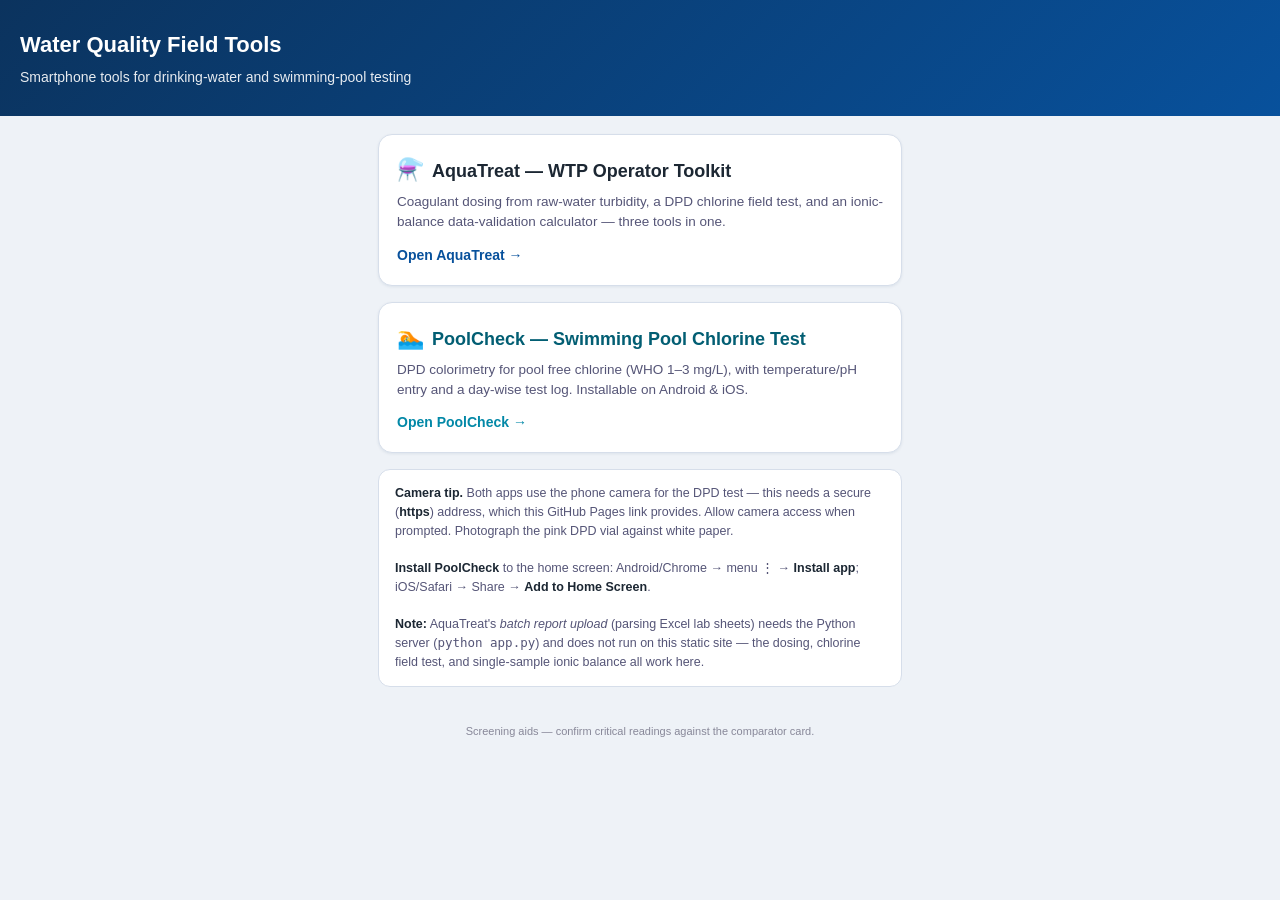
==== index.html @ 725bedee "Add index.html" ====
<!DOCTYPE html>
<html lang="en">
<head>
<meta charset="utf-8">
<meta name="viewport" content="width=device-width, initial-scale=1, viewport-fit=cover">
<title>Water Quality Field Tools</title>
<style>
  *{box-sizing:border-box}
  body{margin:0;font-family:-apple-system,BlinkMacSystemFont,"Segoe UI",Roboto,Helvetica,Arial,sans-serif;
       background:#eef2f7;color:#1c2733;line-height:1.5}
  header{background:linear-gradient(135deg,#0b335e,#08519c);color:#fff;padding:28px 20px;
         padding-top:calc(28px + env(safe-area-inset-top))}
  header h1{margin:0;font-size:22px}
  header p{margin:6px 0 0;font-size:14px;opacity:.9}
  .wrap{max-width:560px;margin:0 auto;padding:18px}
  a.app{display:block;text-decoration:none;color:inherit;background:#fff;border:1px solid #d6deea;
        border-radius:14px;padding:18px;margin-bottom:16px;box-shadow:0 1px 3px rgba(11,51,94,.08)}
  a.app:active{transform:scale(.99)}
  .app h2{margin:0 0 4px;font-size:18px}
  .app .ic{font-size:22px;margin-right:8px}
  .app p{margin:6px 0 0;font-size:13.5px;color:#557}
  .app .go{display:inline-block;margin-top:12px;font-weight:700;color:#08519c;font-size:14px}
  .pool h2{color:#025e73}.pool .go{color:#0288a7}
  .note{font-size:12.5px;color:#557;background:#fff;border:1px solid #d6deea;border-radius:12px;padding:14px 16px}
  .note b{color:#1c2733}
  footer{font-size:11px;color:#889;text-align:center;margin:18px 0;padding-bottom:env(safe-area-inset-bottom)}
</style>
</head>
<body>
<header>
  <h1>Water Quality Field Tools</h1>
  <p>Smartphone tools for drinking-water and swimming-pool testing</p>
</header>
<div class="wrap">

  <a class="app" href="aquatreat/index.html">
    <h2><span class="ic">⚗️</span>AquaTreat — WTP Operator Toolkit</h2>
    <p>Coagulant dosing from raw-water turbidity, a DPD chlorine field test, and an ionic-balance data-validation calculator — three tools in one.</p>
    <span class="go">Open AquaTreat →</span>
  </a>

  <a class="app pool" href="poolcheck/index.html">
    <h2><span class="ic">🏊</span>PoolCheck — Swimming Pool Chlorine Test</h2>
    <p>DPD colorimetry for pool free chlorine (WHO 1–3 mg/L), with temperature/pH entry and a day-wise test log. Installable on Android &amp; iOS.</p>
    <span class="go">Open PoolCheck →</span>
  </a>

  <div class="note">
    <b>Camera tip.</b> Both apps use the phone camera for the DPD test — this needs a secure
    (<b>https</b>) address, which this GitHub Pages link provides. Allow camera access when prompted.
    Photograph the pink DPD vial against white paper.<br><br>
    <b>Install PoolCheck</b> to the home screen: Android/Chrome → menu ⋮ → <b>Install app</b>;
    iOS/Safari → Share → <b>Add to Home Screen</b>.<br><br>
    <b>Note:</b> AquaTreat's <i>batch report upload</i> (parsing Excel lab sheets) needs the
    Python server (<code>python app.py</code>) and does not run on this static site — the dosing,
    chlorine field test, and single-sample ionic balance all work here.
  </div>

</div>
<footer>Screening aids — confirm critical readings against the comparator card.</footer>
</body>
</html>
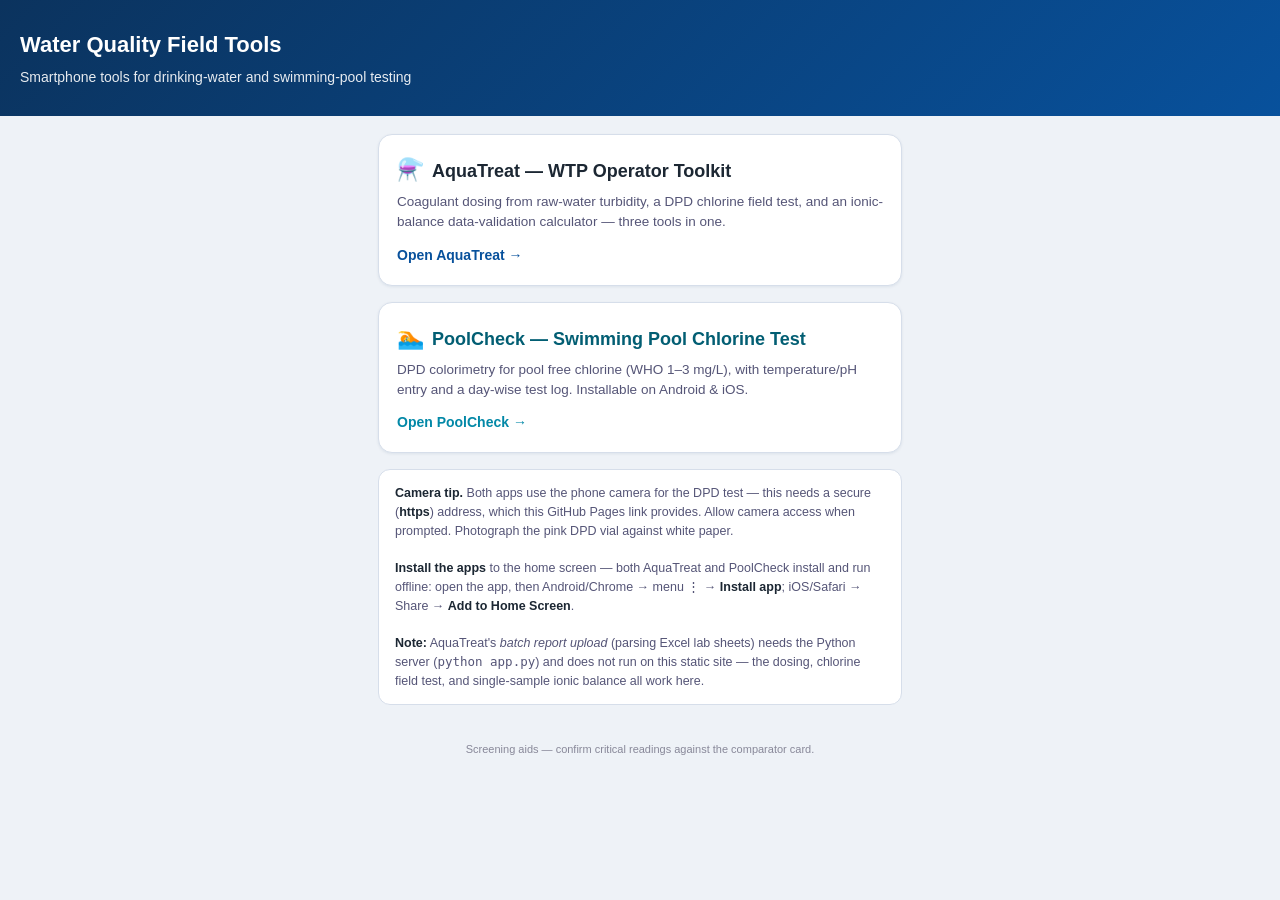
==== commit 01ae0d44: "Improve field tools: HOCl/CYA/hardness/CT, security & PWA fixes Expert-panel-driven improvements to " ====
--- a/index.html
+++ b/index.html
@@ -49,7 +49,8 @@
     <b>Camera tip.</b> Both apps use the phone camera for the DPD test — this needs a secure
     (<b>https</b>) address, which this GitHub Pages link provides. Allow camera access when prompted.
     Photograph the pink DPD vial against white paper.<br><br>
-    <b>Install PoolCheck</b> to the home screen: Android/Chrome → menu ⋮ → <b>Install app</b>;
+    <b>Install the apps</b> to the home screen — both AquaTreat and PoolCheck install and run
+    offline: open the app, then Android/Chrome → menu ⋮ → <b>Install app</b>;
     iOS/Safari → Share → <b>Add to Home Screen</b>.<br><br>
     <b>Note:</b> AquaTreat's <i>batch report upload</i> (parsing Excel lab sheets) needs the
     Python server (<code>python app.py</code>) and does not run on this static site — the dosing,
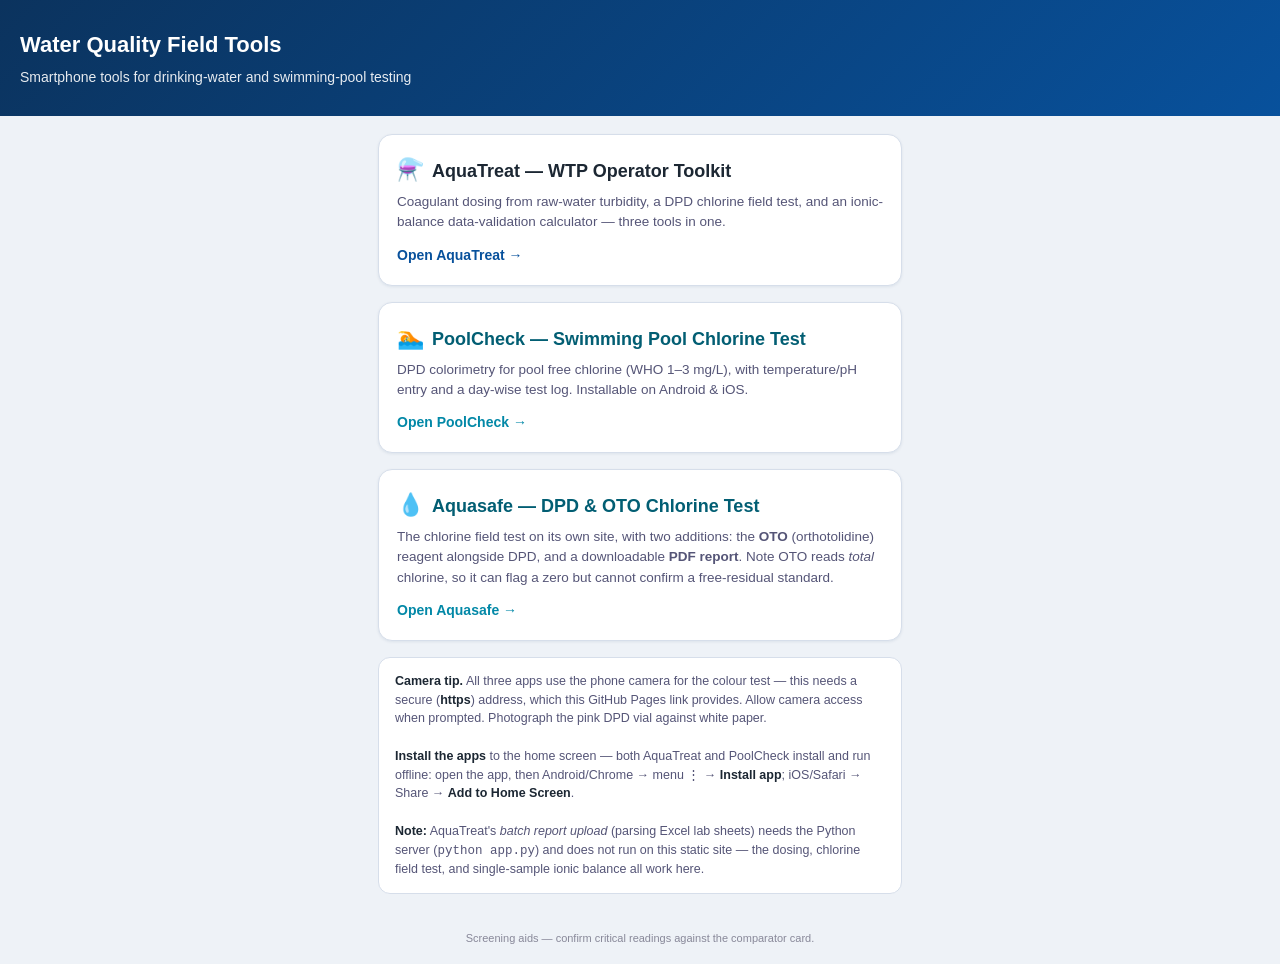
==== commit ec78bc54: "Link Aquasafe from the tools index Aquasafe is the chlorine field test on its own site, adding the O" ====
--- a/index.html
+++ b/index.html
@@ -21,6 +21,7 @@
   .app p{margin:6px 0 0;font-size:13.5px;color:#557}
   .app .go{display:inline-block;margin-top:12px;font-weight:700;color:#08519c;font-size:14px}
   .pool h2{color:#025e73}.pool .go{color:#0288a7}
+  .safe h2{color:#025e73}.safe .go{color:#0288a7}
   .note{font-size:12.5px;color:#557;background:#fff;border:1px solid #d6deea;border-radius:12px;padding:14px 16px}
   .note b{color:#1c2733}
   footer{font-size:11px;color:#889;text-align:center;margin:18px 0;padding-bottom:env(safe-area-inset-bottom)}
@@ -45,8 +46,16 @@
     <span class="go">Open PoolCheck →</span>
   </a>
 
+  <a class="app safe" href="https://minervapanda.github.io/aquasafe/">
+    <h2><span class="ic">💧</span>Aquasafe — DPD &amp; OTO Chlorine Test</h2>
+    <p>The chlorine field test on its own site, with two additions: the <b>OTO</b> (orthotolidine)
+       reagent alongside DPD, and a downloadable <b>PDF report</b>. Note OTO reads <i>total</i>
+       chlorine, so it can flag a zero but cannot confirm a free-residual standard.</p>
+    <span class="go">Open Aquasafe →</span>
+  </a>
+
   <div class="note">
-    <b>Camera tip.</b> Both apps use the phone camera for the DPD test — this needs a secure
+    <b>Camera tip.</b> All three apps use the phone camera for the colour test — this needs a secure
     (<b>https</b>) address, which this GitHub Pages link provides. Allow camera access when prompted.
     Photograph the pink DPD vial against white paper.<br><br>
     <b>Install the apps</b> to the home screen — both AquaTreat and PoolCheck install and run
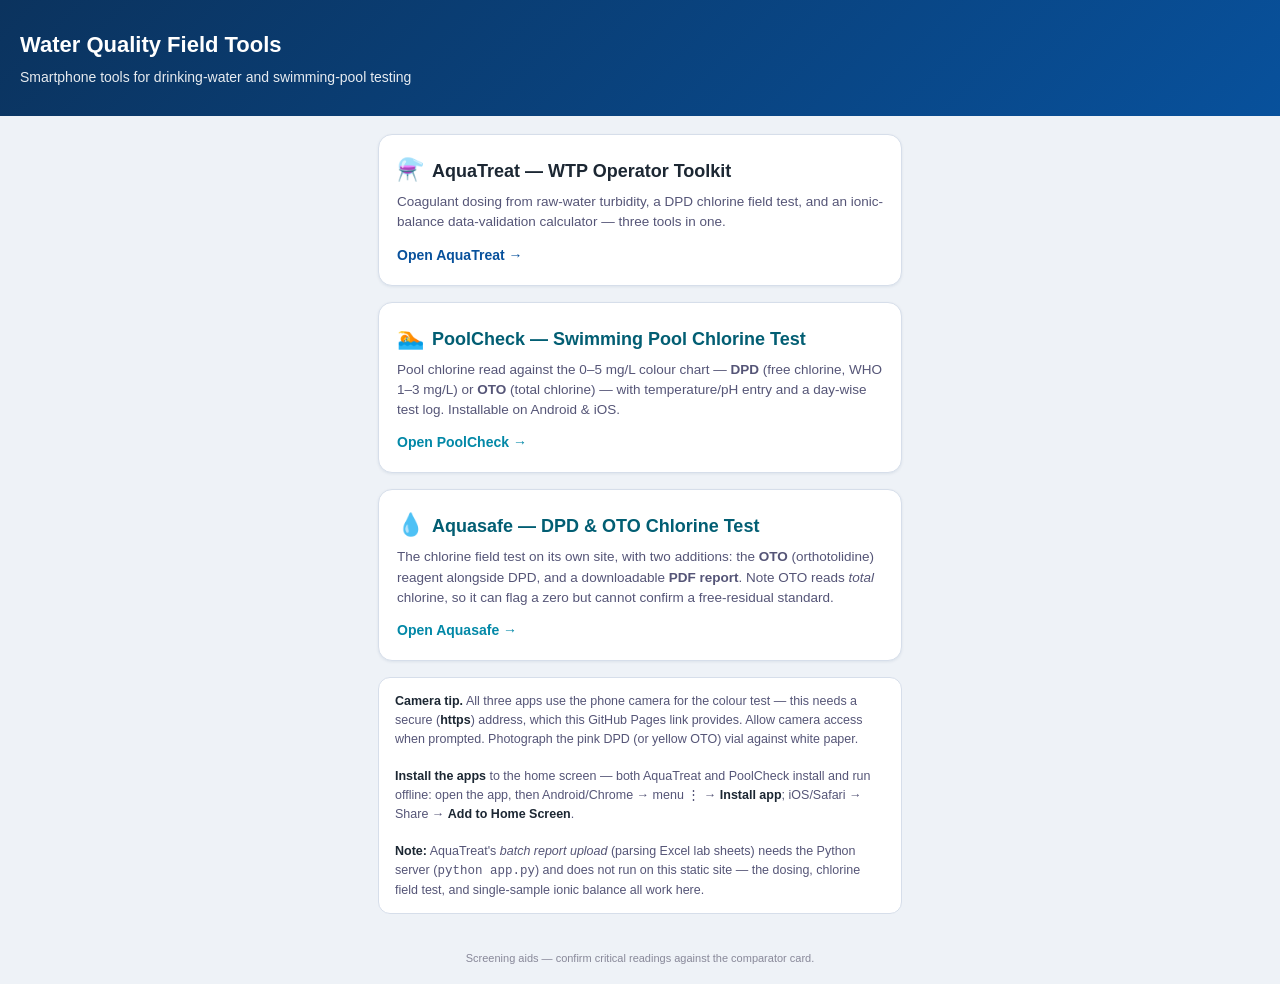
==== commit 56a86f87: "PoolCheck: read DPD and OTO vials against the 0–5 mg/L colour charts Replace the single 3.778 green-" ====
--- a/index.html
+++ b/index.html
@@ -42,7 +42,7 @@
 
   <a class="app pool" href="poolcheck/index.html">
     <h2><span class="ic">🏊</span>PoolCheck — Swimming Pool Chlorine Test</h2>
-    <p>DPD colorimetry for pool free chlorine (WHO 1–3 mg/L), with temperature/pH entry and a day-wise test log. Installable on Android &amp; iOS.</p>
+    <p>Pool chlorine read against the 0–5 mg/L colour chart — <b>DPD</b> (free chlorine, WHO 1–3 mg/L) or <b>OTO</b> (total chlorine) — with temperature/pH entry and a day-wise test log. Installable on Android &amp; iOS.</p>
     <span class="go">Open PoolCheck →</span>
   </a>
 
@@ -57,7 +57,7 @@
   <div class="note">
     <b>Camera tip.</b> All three apps use the phone camera for the colour test — this needs a secure
     (<b>https</b>) address, which this GitHub Pages link provides. Allow camera access when prompted.
-    Photograph the pink DPD vial against white paper.<br><br>
+    Photograph the pink DPD (or yellow OTO) vial against white paper.<br><br>
     <b>Install the apps</b> to the home screen — both AquaTreat and PoolCheck install and run
     offline: open the app, then Android/Chrome → menu ⋮ → <b>Install app</b>;
     iOS/Safari → Share → <b>Add to Home Screen</b>.<br><br>
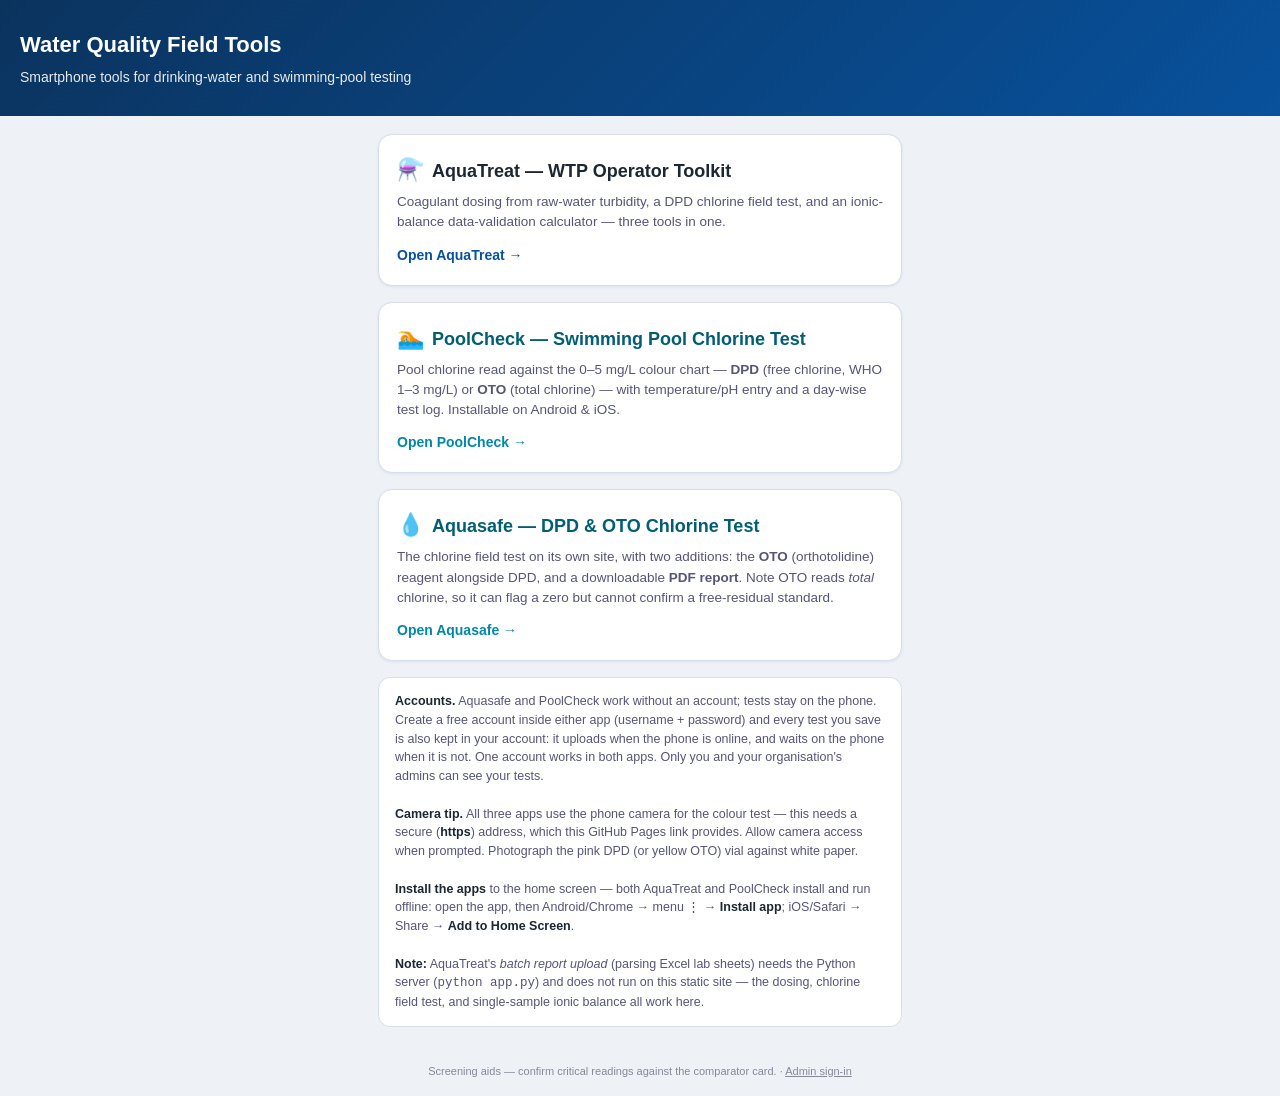
==== commit 866b6244: "Accounts for PoolCheck, shared cloud library, and the admin page PoolCheck gets the same sign-in bar" ====
--- a/index.html
+++ b/index.html
@@ -55,6 +55,10 @@
   </a>
 
   <div class="note">
+    <b>Accounts.</b> Aquasafe and PoolCheck work without an account; tests stay on the phone.
+    Create a free account inside either app (username + password) and every test you save is also
+    kept in your account: it uploads when the phone is online, and waits on the phone when it is
+    not. One account works in both apps. Only you and your organisation's admins can see your tests.<br><br>
     <b>Camera tip.</b> All three apps use the phone camera for the colour test — this needs a secure
     (<b>https</b>) address, which this GitHub Pages link provides. Allow camera access when prompted.
     Photograph the pink DPD (or yellow OTO) vial against white paper.<br><br>
@@ -67,6 +71,6 @@
   </div>
 
 </div>
-<footer>Screening aids — confirm critical readings against the comparator card.</footer>
+<footer>Screening aids — confirm critical readings against the comparator card. · <a href="admin/" style="color:#889">Admin sign-in</a></footer>
 </body>
 </html>
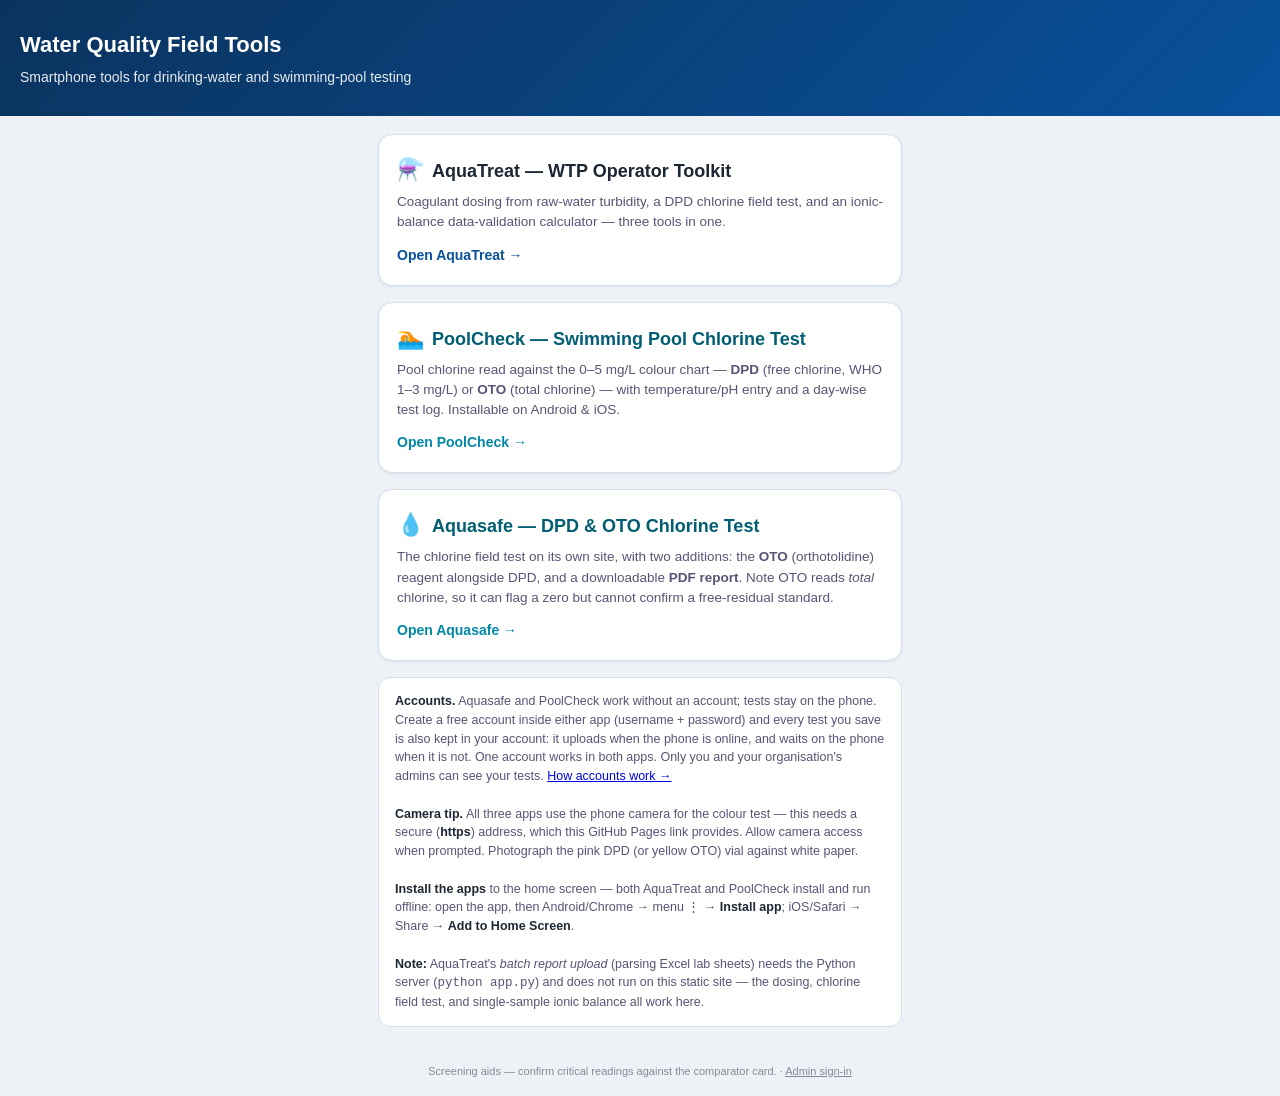
==== commit 2d8b38b0: "How accounts work: plain-language page for collectors and admins What is stored, who can see it, off" ====
--- a/index.html
+++ b/index.html
@@ -58,7 +58,8 @@
     <b>Accounts.</b> Aquasafe and PoolCheck work without an account; tests stay on the phone.
     Create a free account inside either app (username + password) and every test you save is also
     kept in your account: it uploads when the phone is online, and waits on the phone when it is
-    not. One account works in both apps. Only you and your organisation's admins can see your tests.<br><br>
+    not. One account works in both apps. Only you and your organisation's admins can see your tests.
+    <a href="accounts.html">How accounts work →</a><br><br>
     <b>Camera tip.</b> All three apps use the phone camera for the colour test — this needs a secure
     (<b>https</b>) address, which this GitHub Pages link provides. Allow camera access when prompted.
     Photograph the pink DPD (or yellow OTO) vial against white paper.<br><br>
